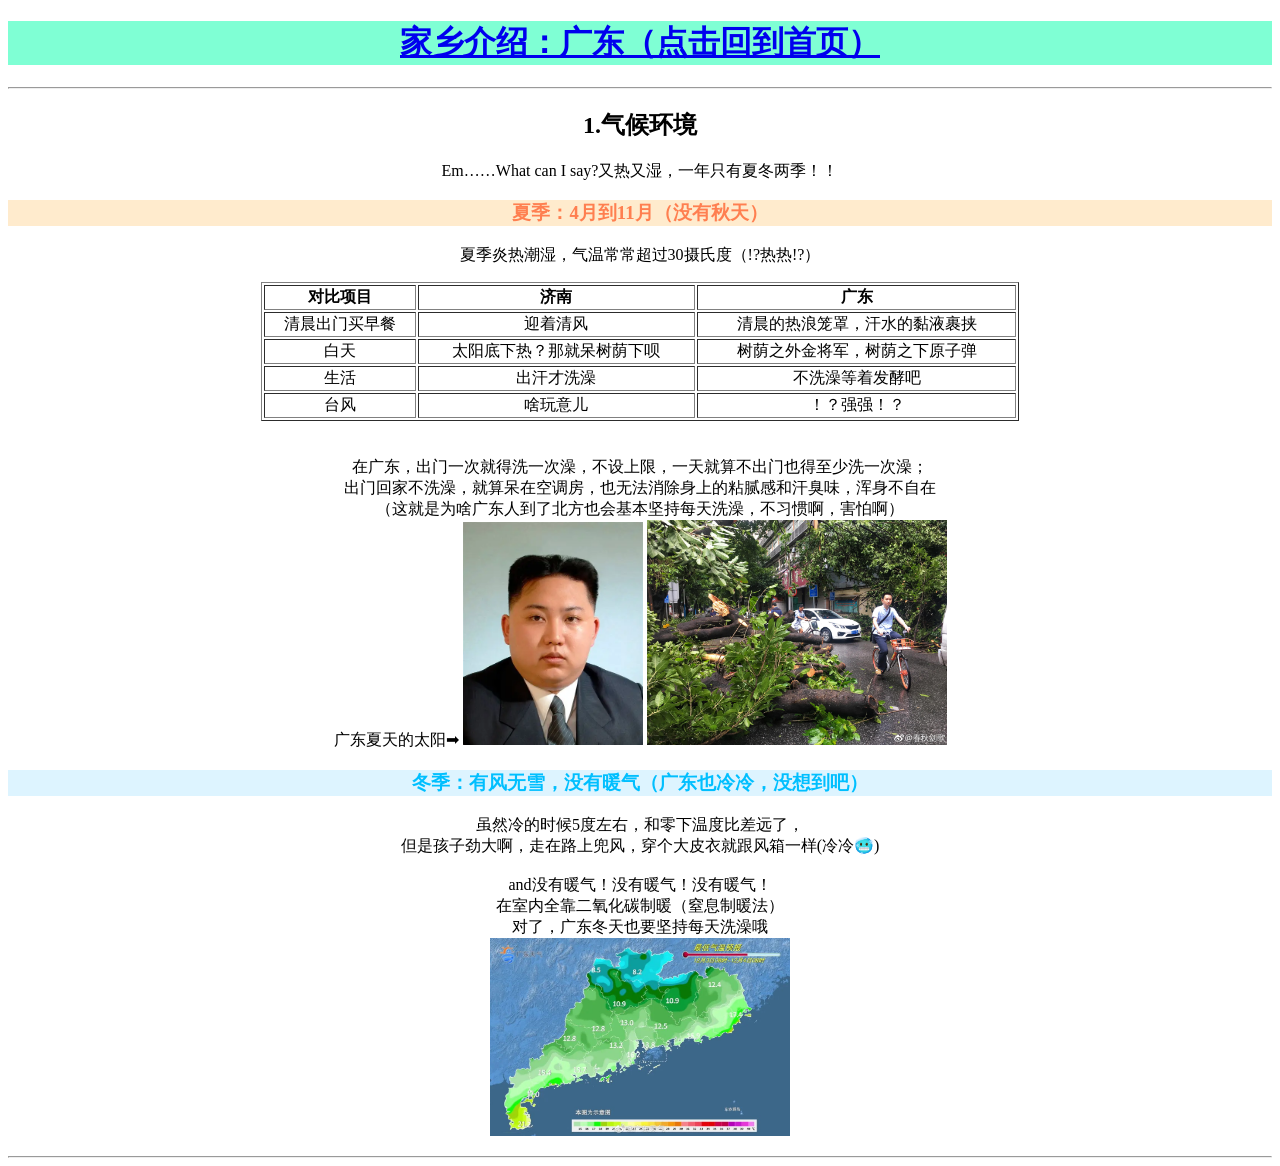
==== 1.climate.html @ e21f5397 "first commit" ====
<!DOCTYPE html>
<html lang="en">
<head>
    <link rel="stylesheet" href="style.css">
    <meta charset="UTF-8">
    <meta name="viewport" content="width=device-width, initial-scale=1.0">
    <title>Document</title>
</head>
<body>
    <div style="background-color: aquamarine;">
        <a href="index.html"><h1>家乡介绍：广东（点击回到首页）</h1></a>
    </div>
    <hr>

    <h2>1.气候环境</h2>
    <p>
        Em……What can I say?又热又湿，一年只有夏冬两季！！
        <h3><div style="color: coral;background-color: blanchedalmond;">夏季：4月到11月（没有秋天）</div></h3>
        <p>
            夏季炎热潮湿，气温常常超过30摄氏度（!?热热!?）
            <table border="1">
                <tr>
                    <th>对比项目</th>
                    <th>济南</th>
                    <th>广东</th>
                </tr>
                <tr>
                    <td>清晨出门买早餐</td>
                    <td>迎着清风</td>
                    <td>清晨的热浪笼罩，汗水的黏液裹挟</td>
                </tr>
                <tr>
                    <td>白天</td>
                    <td>太阳底下热？那就呆树荫下呗</td>
                    <td>树荫之外金将军，树荫之下原子弹</td>
                </tr>
                <tr>
                    <td>生活</td>
                    <td>出汗才洗澡</td>
                    <td>不洗澡等着发酵吧</td>
                </tr>
                <tr>
                    <td>台风</td>
                    <td>啥玩意儿</td>
                    <td>！？强强！？</td>
                </tr>
            </table>
            <br><br>
            在广东，出门一次就得洗一次澡，不设上限，一天就算不出门也得至少洗一次澡；<br>
            出门回家不洗澡，就算呆在空调房，也无法消除身上的粘腻感和汗臭味，浑身不自在<br>
            （这就是为啥广东人到了北方也会基本坚持每天洗澡，不习惯啊，害怕啊）<br>
            广东夏天的太阳➡
            <img src="photo/1/king.webp" width="180">
            <img src="photo/1/taifeng.jpg" width="300">
        </p>
        <h3><div style="color: deepskyblue;background-color: rgb(221, 244, 255);">冬季：有风无雪，没有暖气（广东也冷冷，没想到吧）</div></h3>
        <p>
            虽然冷的时候5度左右，和零下温度比差远了，<br>
            但是孩子劲大啊，走在路上兜风，穿个大皮衣就跟风箱一样(冷冷🥶)<br><br>

            and没有暖气！没有暖气！没有暖气！<br>
            在室内全靠二氧化碳制暖（窒息制暖法）<br>
            对了，广东冬天也要坚持每天洗澡哦<br>
            <img src="photo/1/weather.jpg" width="300">
        </p>
    </p>
    <hr>
</body>
</html>
---- style.css ----
.part-title{
    background-color:rgb(198, 198, 198);
    font-size: larger;
}

.list-title{
    background-color: rgb(138, 209, 32);
    font-size: larger;
}

.list-title2{
    background-color: rgb(255, 208, 138);
    font-size: larger;
}

body {
  text-align: center;
}

table {
    width: 60%;
    margin: 0 auto;
}
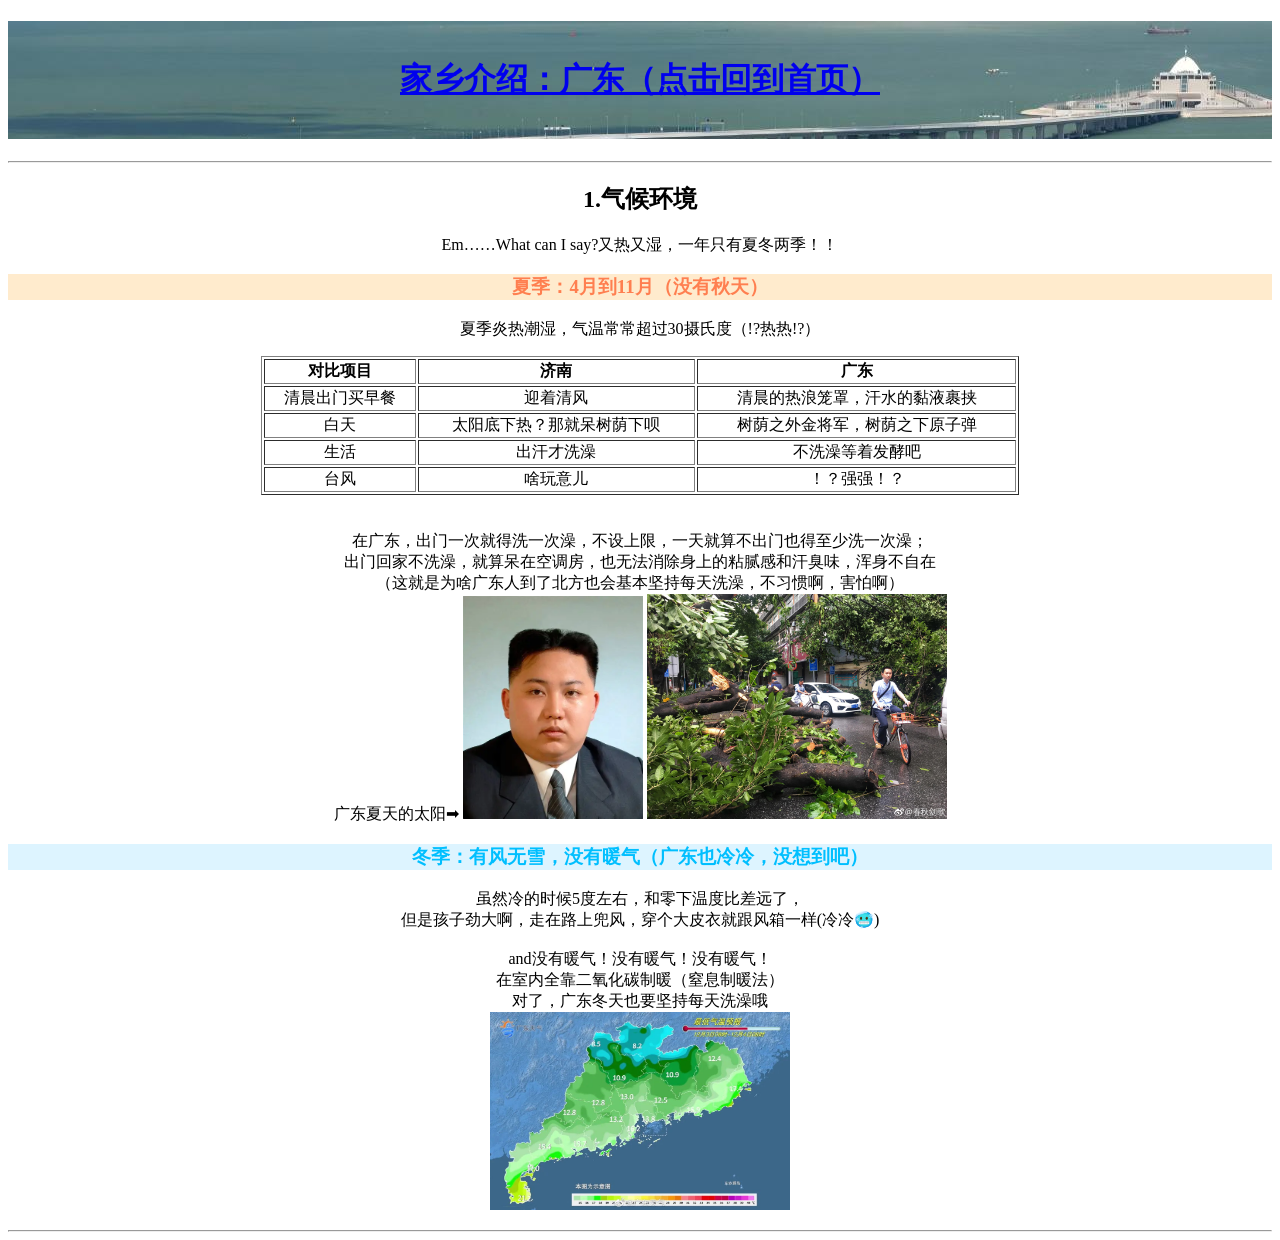
==== commit 27f1b6d3: "nothing" ====
--- a/1.climate.html
+++ b/1.climate.html
@@ -7,9 +7,10 @@
     <title>Document</title>
 </head>
 <body>
-    <div style="background-color: aquamarine;">
-        <a href="index.html"><h1>家乡介绍：广东（点击回到首页）</h1></a>
+    <div style="background-image:url(photo/main/bridge1.jpg);color:aliceblue;">
+        <a href="index.html"><h1><br>家乡介绍：广东（点击回到首页）<br><br></h1></a>
     </div>
+    
     <hr>
 
     <h2>1.气候环境</h2>
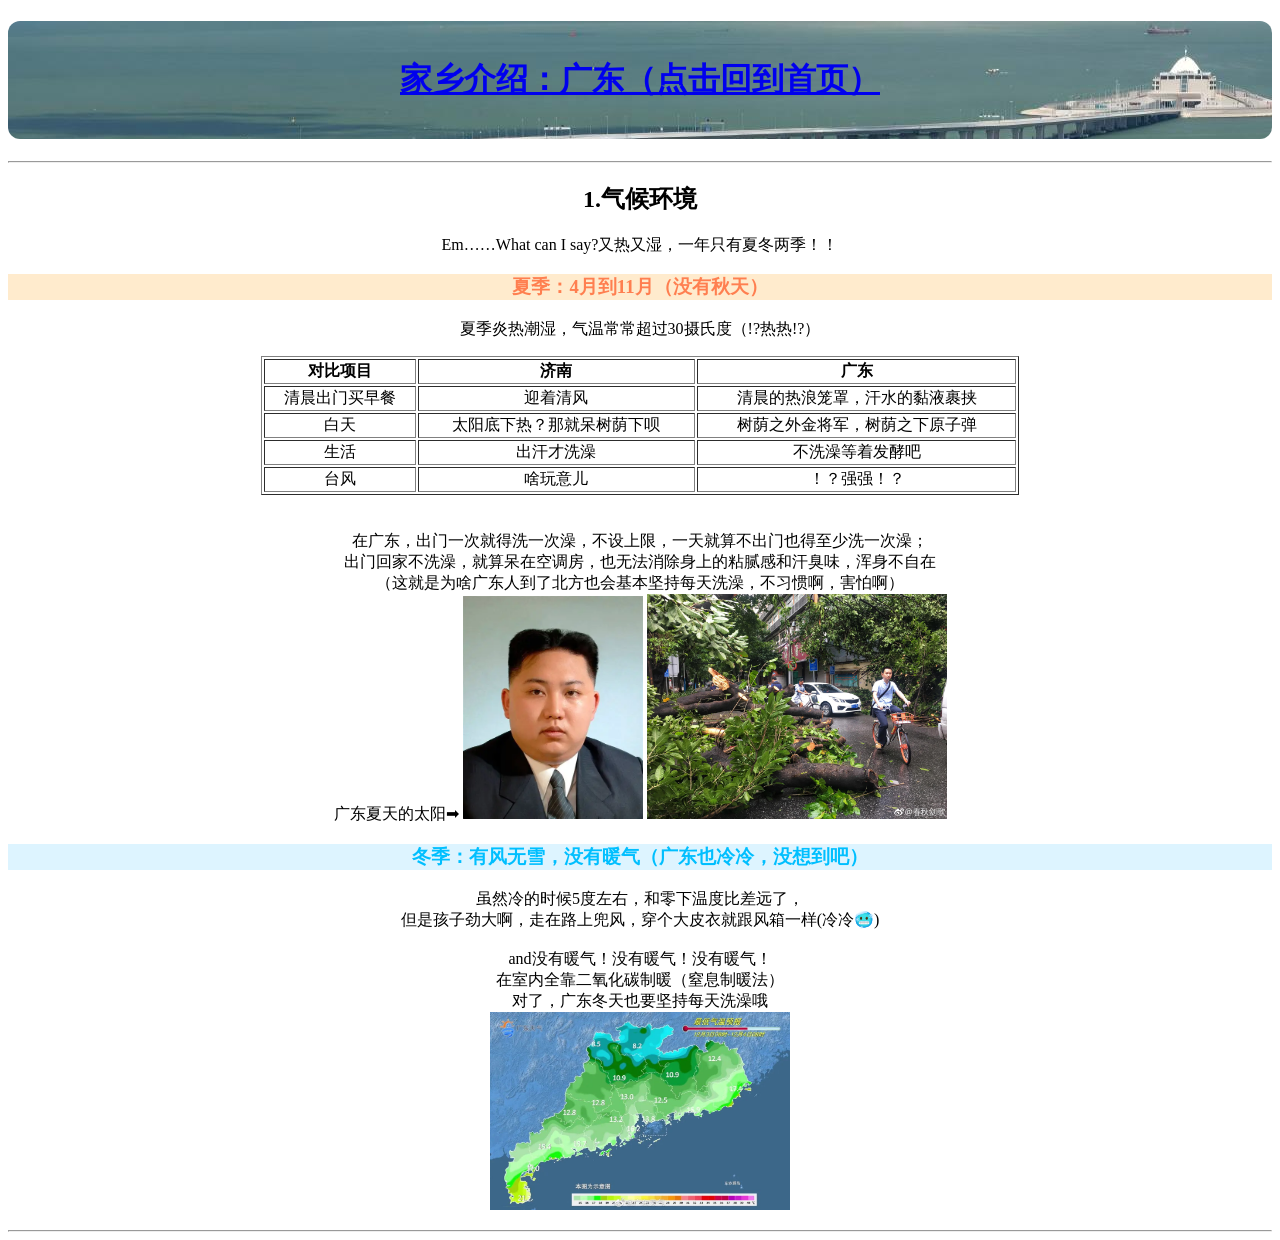
==== commit caf53823: "nothing" ====
--- a/1.climate.html
+++ b/1.climate.html
@@ -7,7 +7,7 @@
     <title>Document</title>
 </head>
 <body>
-    <div style="background-image:url(photo/main/bridge1.jpg);color:aliceblue;">
+    <div class="page-head">
         <a href="index.html"><h1><br>家乡介绍：广东（点击回到首页）<br><br></h1></a>
     </div>
     
--- a/style.css
+++ b/style.css
@@ -13,6 +13,12 @@
     font-size: larger;
 }
 
+.page-head{
+    background-image:url(photo/main/bridge1.jpg);
+    color:aliceblue;
+    border-radius: 12px;
+}
+
 body {
   text-align: center;
 }
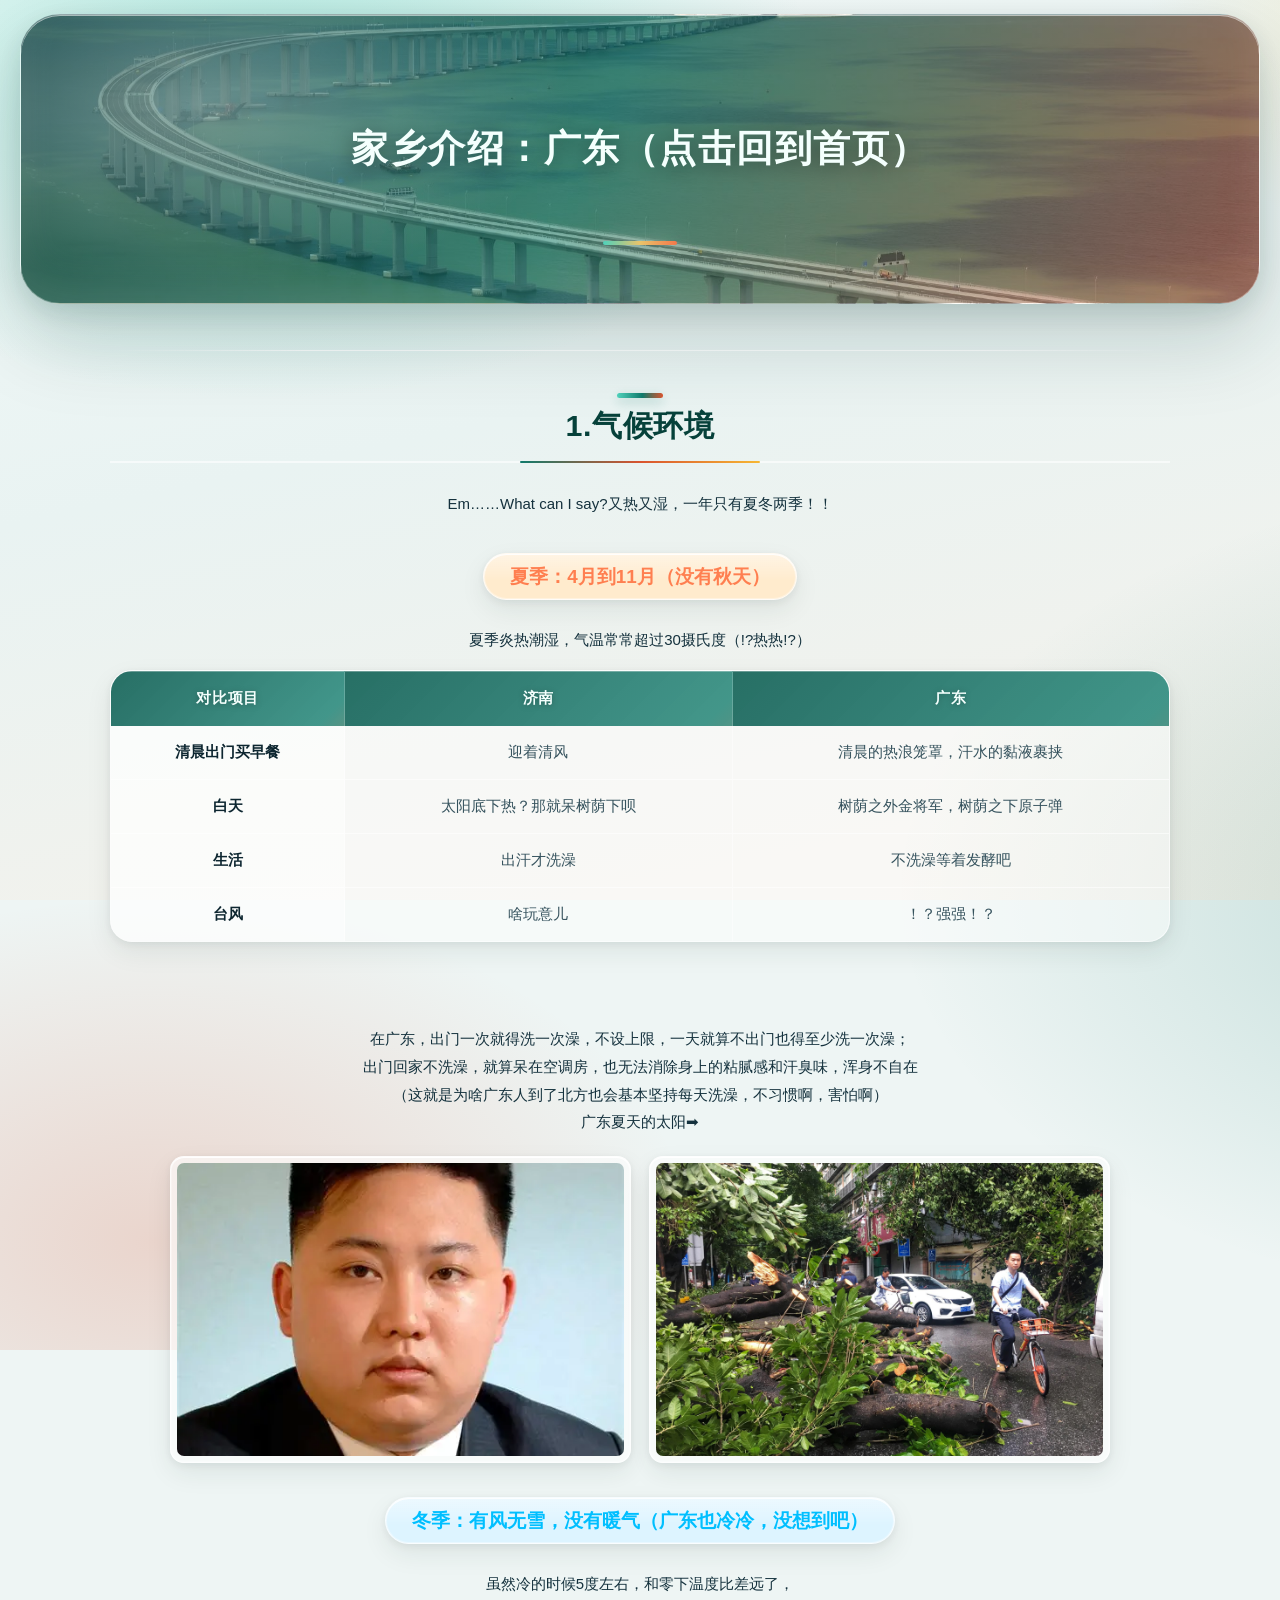
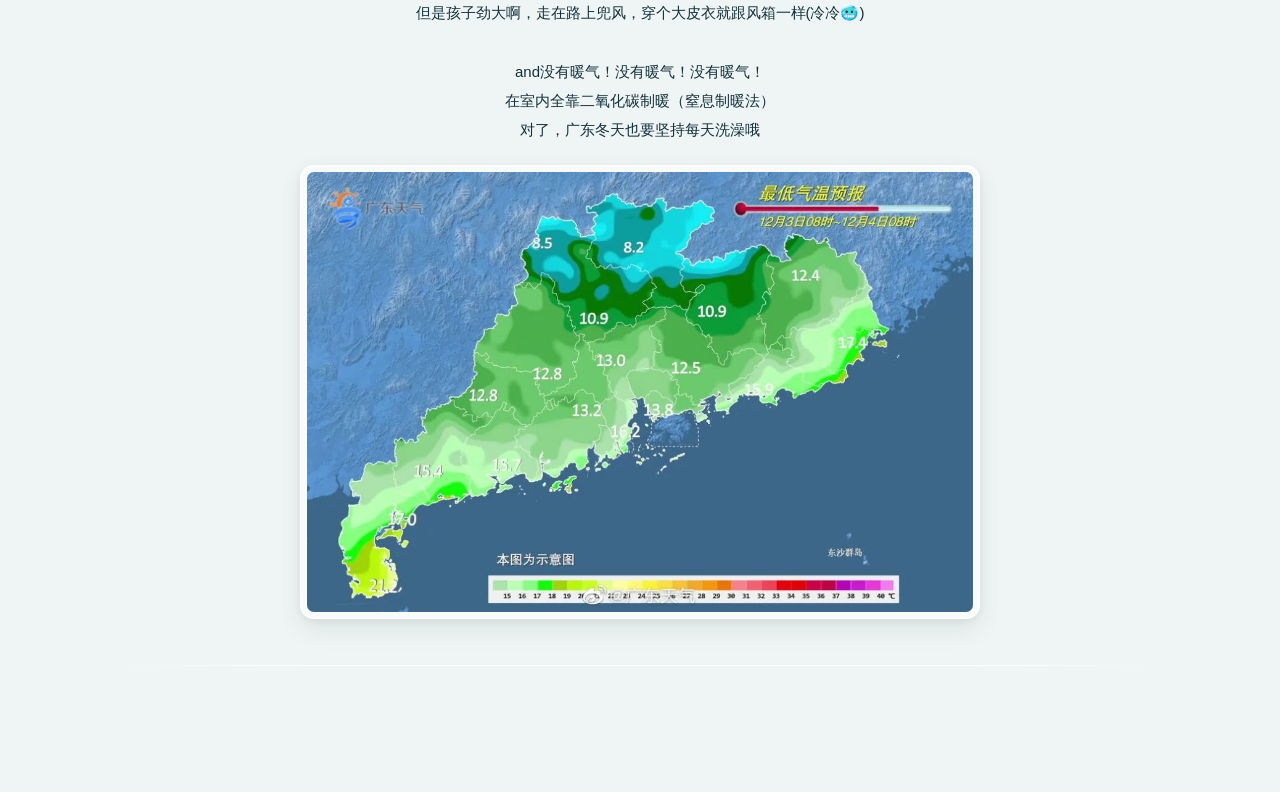
==== commit c3ffcc64: "AIassist" ====
--- a/1.climate.html
+++ b/1.climate.html
@@ -7,19 +7,19 @@
     <title>Document</title>
 </head>
 <body>
-    <div class="page-head">
+    <div class="page-head" style="overflow:hidden;">
         <a href="index.html"><h1><br>家乡介绍：广东（点击回到首页）<br><br></h1></a>
     </div>
     
     <hr>
 
-    <h2>1.气候环境</h2>
-    <p>
+    <h2 data-reveal="left">1.气候环境</h2>
+    <p data-reveal>
         Em……What can I say?又热又湿，一年只有夏冬两季！！
-        <h3><div style="color: coral;background-color: blanchedalmond;">夏季：4月到11月（没有秋天）</div></h3>
-        <p>
+        <h3 data-reveal="zoom"><div style="color: coral;background-color: blanchedalmond;">夏季：4月到11月（没有秋天）</div></h3>
+        <p data-reveal>
             夏季炎热潮湿，气温常常超过30摄氏度（!?热热!?）
-            <table border="1">
+            <table border="1" data-reveal>
                 <tr>
                     <th>对比项目</th>
                     <th>济南</th>
@@ -51,20 +51,94 @@
             出门回家不洗澡，就算呆在空调房，也无法消除身上的粘腻感和汗臭味，浑身不自在<br>
             （这就是为啥广东人到了北方也会基本坚持每天洗澡，不习惯啊，害怕啊）<br>
             广东夏天的太阳➡
-            <img src="photo/1/king.webp" width="180">
-            <img src="photo/1/taifeng.jpg" width="300">
+            
+ 
+                       <div class="media" data-reveal>
+                            <img data-reveal="zoom" style="--reveal-delay:0ms" src="photo/1/king.webp" width="180">
+                            <img data-reveal="zoom" style="--reveal-delay:110ms" src="photo/1/taifeng.jpg" width="300">
+                        </div>
         </p>
-        <h3><div style="color: deepskyblue;background-color: rgb(221, 244, 255);">冬季：有风无雪，没有暖气（广东也冷冷，没想到吧）</div></h3>
-        <p>
+        <h3 data-reveal="zoom"><div style="color: deepskyblue;background-color: rgb(221, 244, 255);">冬季：有风无雪，没有暖气（广东也冷冷，没想到吧）</div></h3>
+        <p data-reveal>
             虽然冷的时候5度左右，和零下温度比差远了，<br>
             但是孩子劲大啊，走在路上兜风，穿个大皮衣就跟风箱一样(冷冷🥶)<br><br>
 
             and没有暖气！没有暖气！没有暖气！<br>
             在室内全靠二氧化碳制暖（窒息制暖法）<br>
-            对了，广东冬天也要坚持每天洗澡哦<br>
-            <img src="photo/1/weather.jpg" width="300">
+            对了，广东冬天也要坚持每天洗澡哦
+            
+ 
+                       <div class="media" data-reveal>
+                            <img data-reveal="zoom" src="photo/1/weather.jpg" width="300">
+                        </div>
         </p>
     </p>
     <hr>
+<script>
+    (function () {
+        var d = document.documentElement;
+        d.classList.add('js-ready');
+
+        function setup() {
+            var items = Array.prototype.slice.call(document.querySelectorAll('[data-reveal]'));
+
+            if (!('IntersectionObserver' in window)) {
+                items.forEach(function (el) { el.classList.add('is-in'); });
+                return;
+            }
+
+            var io = new IntersectionObserver(function (entries) {
+                entries.forEach(function (entry) {
+                    if (entry.isIntersecting) {
+                        entry.target.classList.add('is-in');
+                        io.unobserve(entry.target);
+                    }
+                });
+            }, { threshold: 0.08, rootMargin: '0px 0px -8% 0px' });
+
+            items.forEach(function (el) { io.observe(el); });
+        }
+
+        // 顶部阅读进度条
+        function progress() {
+            var bar = document.createElement('div');
+            bar.className = 'read-progress';
+            bar.setAttribute('aria-hidden', 'true');
+            document.body.appendChild(bar);
+
+            var ticking = false;
+
+            function update() {
+                ticking = false;
+                var doc = document.documentElement;
+                var max = doc.scrollHeight - window.innerHeight;
+                var p = max > 0 ? Math.min(1, Math.max(0, window.pageYOffset / max)) : 0;
+                bar.style.setProperty('--p', p.toFixed(4));
+            }
+
+            function onScroll() {
+                if (!ticking) {
+                    ticking = true;
+                    window.requestAnimationFrame(update);
+                }
+            }
+
+            window.addEventListener('scroll', onScroll, { passive: true });
+            window.addEventListener('resize', onScroll);
+            update();
+        }
+
+        function boot() {
+            setup();
+            progress();
+        }
+
+        if (document.readyState === 'loading') {
+            document.addEventListener('DOMContentLoaded', boot);
+        } else {
+            boot();
+        }
+    })();
+    </script>
 </body>
 </html>
--- a/style.css
+++ b/style.css
@@ -1,29 +1,1070 @@
-.part-title{
-    background-color:rgb(198, 198, 198);
-    font-size: larger;
-}
-
-.list-title{
-    background-color: rgb(138, 209, 32);
-    font-size: larger;
-}
-
-.list-title2{
-    background-color: rgb(255, 208, 138);
-    font-size: larger;
-}
-
-.page-head{
-    background-image:url(photo/main/bridge1.jpg);
-    color:aliceblue;
-    border-radius: 12px;
+@charset "UTF-8";
+
+/* ==========================================================================
+   家乡介绍：广东 · 视觉与动效层
+   --------------------------------------------------------------------------
+   本文件只负责“表现层”：配色、排版、布局、过渡与动画。
+   页面中的全部文字信息、图片与视频资源均未做任何改动。
+   ========================================================================== */
+
+/* --------------------------------------------------------------------------
+   1. 设计变量
+   -------------------------------------------------------------------------- */
+:root {
+    /* 主色调：岭南青绿 + 木棉暖橙 */
+    --jade-900: #06413a;
+    --jade-800: #0a5b50;
+    --jade-600: #0f7a6b;
+    --jade-300: #4fd1bb;
+    --coral-700: #b3452b;
+    --coral-600: #d9542f;
+    --coral-400: #f4784a;
+    --amber-400: #f7b733;
+    --gold-400: #e9c46a;
+
+    /* 中性色：正文统一用一个偏墨绿的深色，避免有的段落灰、有的段落黑 */
+    --ink: #0d2630;
+    --ink-body: #14313d;
+    --ink-soft: #35525d;
+    --ink-muted: #5f7883;
+    --line: rgba(255, 255, 255, .58);
+    --line-strong: rgba(255, 255, 255, .78);
+
+    /* ---- 液态玻璃（Liquid Glass）参数 ----------------------------------
+       玻璃 = 半透明底色 + 背景模糊与饱和 + 1px 亮边框 + 内高光 + 外投影
+       --glass-*   玻璃底色（越白越亮，透明度越低越“实”）
+       --glass-blur 背景模糊半径；--glass-sat 背景饱和度
+       --edge-*    边缘高光，模拟玻璃厚度对光线的折射
+       -------------------------------------------------------------------- */
+    --glass: rgba(255, 255, 255, .48);
+    --glass-strong: rgba(255, 255, 255, .66);
+    --glass-soft: rgba(255, 255, 255, .30);
+    --glass-tint: rgba(255, 255, 255, .16);
+    --glass-blur: 22px;
+    --glass-sat: 185%;
+    --edge-hi: inset 0 1px 0 rgba(255, 255, 255, .85);
+    --edge-lo: inset 0 -1px 0 rgba(255, 255, 255, .30);
+    --edge-ring: inset 0 0 0 1px rgba(255, 255, 255, .34);
+
+    /* 兼容旧变量名（页面里多处引用，统一指向玻璃色） */
+    --surface: rgba(255, 255, 255, .55);
+    --surface-2: rgba(255, 255, 255, .40);
+    --surface-3: rgba(255, 255, 255, .62);
+
+    /* 页面底色：给玻璃提供可折射的内容，玻璃才有“厚度感” */
+    --page-bg: #eef5f4;
+
+    /* 阴影：玻璃用双层阴影（贴身的接触阴影 + 大范围扩散阴影）才显得悬浮 */
+    --shadow-xs: 0 1px 2px rgba(8, 48, 44, .07);
+    --shadow-sm: 0 2px 8px rgba(8, 48, 44, .07), 0 10px 26px rgba(8, 48, 44, .08);
+    --shadow-md: 0 4px 14px rgba(8, 48, 44, .09), 0 20px 46px rgba(8, 48, 44, .13);
+    --shadow-lg: 0 8px 26px rgba(8, 48, 44, .12), 0 36px 80px rgba(8, 48, 44, .18);
+    --glow-jade: 0 10px 30px rgba(15, 122, 107, .30);
+    --glow-coral: 0 10px 30px rgba(217, 84, 47, .28);
+
+    /* 圆角：玻璃要更圆润才像水滴 */
+    --r-xs: 10px;
+    --r-sm: 14px;
+    --r-md: 22px;
+    --r-lg: 30px;
+    --r-xl: 40px;
+
+    /* 动效曲线与时长 */
+    --ease-out: cubic-bezier(.22, .8, .28, 1);
+    --ease-soft: cubic-bezier(.4, 0, .2, 1);
+    --ease-spring: cubic-bezier(.34, 1.4, .5, 1);
+    --ease-fluid: cubic-bezier(.32, .72, 0, 1);
+    --t-fast: .18s;
+    --t-base: .35s;
+    --t-slow: .7s;
+}
+
+/* --------------------------------------------------------------------------
+   2. 基础与排版
+   -------------------------------------------------------------------------- */
+*,
+*::before,
+*::after {
+    box-sizing: border-box;
+}
+
+html {
+    scroll-behavior: smooth;
+    -webkit-text-size-adjust: 100%;
 }
 
 body {
-  text-align: center;
-}
-
+    margin: 0;
+    padding: 0 0 80px;
+    /* 全文统一居中（标题、正文、列表、卡片文字都继承这一条） */
+    text-align: center;
+    font-family: "PingFang SC", "HarmonyOS Sans SC", "Microsoft YaHei",
+        "Hiragino Sans GB", "Source Han Sans SC", "Noto Sans SC",
+        -apple-system, BlinkMacSystemFont, "Segoe UI", Roboto, Arial, sans-serif;
+    font-size: clamp(15px, 1.02vw, 17px);
+    line-height: 1.85;
+    color: var(--ink-body);
+    background-color: var(--page-bg);
+    /* 背景光斑：给玻璃提供“可被折射的内容”。玻璃之所以像玻璃，
+       靠的就是身后有颜色和明暗变化，纯白底上的玻璃是看不出来的 */
+    background-image:
+        radial-gradient(46% 38% at 14% 6%, rgba(79, 209, 187, .42), transparent 62%),
+        radial-gradient(40% 34% at 88% 2%, rgba(233, 196, 106, .40), transparent 60%),
+        radial-gradient(52% 44% at 78% 62%, rgba(15, 122, 107, .22), transparent 66%),
+        radial-gradient(44% 40% at 8% 92%, rgba(217, 84, 47, .20), transparent 64%),
+        linear-gradient(168deg, #f3faf9 0%, #e9f3f2 45%, #f6f1ea 100%);
+    background-attachment: fixed, fixed, fixed, fixed, fixed;
+    background-size: 150% 150%, 140% 140%, 160% 160%, 150% 150%, 100% 100%;
+    background-repeat: no-repeat;
+    overflow-x: hidden;
+    animation: page-in .8s var(--ease-out) both, bg-drift 34s var(--ease-soft) infinite alternate;
+}
+
+/* 背景光斑缓慢游动：玻璃后的景物在动，玻璃的通透感才活起来 */
+@keyframes bg-drift {
+    from { background-position: 0% 0%, 100% 0%, 100% 100%, 0% 100%, 0 0; }
+    to   { background-position: 6% 4%, 94% 6%, 92% 94%, 6% 92%, 0 0; }
+}
+
+@keyframes page-in {
+    from { opacity: 0; }
+    to   { opacity: 1; }
+}
+
+/* 正文容器：把直接子元素收在中轴线上。
+   注意 1：这里不要写 text-align，否则 :not() 的高优先级会压过标题与卡片的对齐设置，
+           统一交给 body 的 text-align: center 继承。
+   注意 2：必须排除 video —— 视频是 <body> 的直接子元素，
+           一旦被这条规则命中就会被强制拉宽到 1060px（width 属性失效、画面变形）。 */
+body > *:not(.page-head):not(.read-progress):not(script):not(video) {
+    width: min(1060px, calc(100% - 40px));
+    margin-left: auto;
+    margin-right: auto;
+}
+
+/* 段落：统一颜色与居中（不在这里写 text-align，避免重复且便于统一调整） */
+p {
+    margin: 0 auto 1.05em;
+    color: var(--ink-body);
+    line-height: 1.95;
+}
+
+/* 行内跳转链接 */
+a {
+    color: var(--jade-600);
+    font-weight: 600;
+    text-decoration: none;
+    border-bottom: 1px solid rgba(15, 122, 107, .30);
+    transition: color var(--t-fast) var(--ease-soft),
+        border-color var(--t-fast) var(--ease-soft);
+}
+
+a:hover {
+    color: var(--coral-600);
+    border-bottom-color: var(--coral-400);
+}
+
+a:focus-visible {
+    outline: 2px solid var(--jade-300);
+    outline-offset: 3px;
+    border-radius: 4px;
+}
+
+/* 标题 */
+h1, h2, h3, h4 {
+    line-height: 1.35;
+    margin: 0 0 .6em;
+    text-wrap: balance;
+    text-align: center;
+}
+
+/* 章节标题：文字居中，装饰与下划线贴合标题本身
+   用 display:table 才能让块级标题收缩到文字宽度（width:fit-content 对 h2 不生效） */
+h2 {
+    position: relative;
+    display: table;
+    max-width: 100%;
+    margin: 54px auto 26px;
+    padding: 0 4px 15px;
+    font-size: clamp(1.35rem, 2.5vw, 1.9rem);
+    font-weight: 800;
+    letter-spacing: .02em;
+    color: var(--jade-900);
+    text-align: center;
+    border-bottom: 2px solid var(--line);
+}
+
+/* 标题上方的渐变小条，居中放在标题正上方 */
+h2::before {
+    content: "";
+    position: absolute;
+    left: 50%;
+    transform: translateX(-50%);
+    top: -12px;
+    width: 46px;
+    height: 5px;
+    border-radius: 99px;
+    background: linear-gradient(90deg, var(--jade-300), var(--jade-600) 55%, var(--coral-600));
+    box-shadow: 0 4px 12px rgba(15, 122, 107, .30);
+    animation: bar-breathe 4.5s var(--ease-soft) infinite;
+}
+
+/* 下划线从中间向两侧展开 */
+h2::after {
+    content: "";
+    position: absolute;
+    left: 50%;
+    bottom: -2px;
+    width: min(240px, 70%);
+    height: 2px;
+    border-radius: 99px;
+    background: linear-gradient(90deg, var(--jade-600), var(--coral-600), var(--amber-400));
+    transform: translateX(-50%) scaleX(0);
+    transform-origin: center;
+    animation: rule-grow 1.1s var(--ease-out) .25s both;
+}
+
+@keyframes bar-breathe {
+    0%, 100% { transform: translateX(-50%) scaleY(1); opacity: 1; }
+    50%      { transform: translateX(-50%) scaleY(.72); opacity: .85; }
+}
+
+@keyframes rule-grow {
+    from { transform: translateX(-50%) scaleX(0); }
+    to   { transform: translateX(-50%) scaleX(1); }
+}
+
+/* 带内联配色的 h3 小徽标：做成一颗玻璃药丸 */
+h3 {
+    margin: 34px auto 18px;
+    font-size: clamp(1.02rem, 1.5vw, 1.18rem);
+    font-weight: 700;
+    text-align: center;
+}
+
+h3 > div {
+    position: relative;
+    overflow: hidden;
+    display: inline-block;
+    padding: 10px 26px;
+    border-radius: 999px;
+    border: 1px solid rgba(255, 255, 255, .74);
+    box-shadow: var(--shadow-sm), var(--edge-hi), var(--edge-ring);
+    background-image: linear-gradient(180deg, rgba(255, 255, 255, .48), rgba(255, 255, 255, 0) 60%);
+    backdrop-filter: blur(16px) saturate(190%);
+    -webkit-backdrop-filter: blur(16px) saturate(190%);
+    transition: transform var(--t-base) var(--ease-spring),
+        box-shadow var(--t-base) var(--ease-soft);
+}
+
+h3 > div:hover {
+    transform: translateY(-3px) scale(1.02);
+    box-shadow: var(--shadow-md), var(--edge-hi), var(--edge-ring);
+}
+
+hr {
+    width: min(1060px, calc(100% - 40px));
+    height: 1px;
+    margin: 46px auto;
+    border: 0;
+    background: linear-gradient(90deg, transparent, rgba(255, 255, 255, .85) 18%, rgba(255, 255, 255, .85) 82%, transparent);
+}
+
+/* --------------------------------------------------------------------------
+   3. 顶部横幅（page-head）—— 主要玻璃面板
+   -------------------------------------------------------------------------- */
+.page-head {
+    position: relative;
+    isolation: isolate;
+    overflow: hidden;
+    display: flex;
+    align-items: center;
+    justify-content: center;
+    min-height: 240px;
+    width: min(1240px, calc(100% - 28px));
+    margin: 14px auto 8px;
+    padding: 58px 24px;
+    border-radius: var(--r-xl);
+    background-image: linear-gradient(115deg, rgba(6, 65, 58, .72), rgba(15, 122, 107, .52) 46%, rgba(217, 84, 47, .50)), url(photo/main/bridge1.jpg);
+    background-size: cover, cover;
+    background-position: center, center 42%;
+    background-repeat: no-repeat, no-repeat;
+    /* 玻璃三件套：外投影让它浮起来，内侧高光模拟玻璃厚度，1px 亮边勾出轮廓 */
+    border: 1px solid rgba(255, 255, 255, .38);
+    box-shadow:
+        var(--shadow-lg),
+        inset 0 1px 0 rgba(255, 255, 255, .55),
+        inset 0 -18px 40px rgba(255, 255, 255, .10);
+    backdrop-filter: blur(14px) saturate(150%);
+    -webkit-backdrop-filter: blur(14px) saturate(150%);
+    animation: hero-zoom 1.6s var(--ease-out) both;
+    transition: transform var(--t-slow) var(--ease-fluid),
+        box-shadow var(--t-slow) var(--ease-soft);
+}
+
+/* 悬停：玻璃微微抬起并加大扩散阴影，像被指尖托起 */
+.page-head:hover {
+    transform: translateY(-4px);
+    box-shadow:
+        var(--shadow-lg),
+        0 46px 100px rgba(8, 48, 44, .20),
+        inset 0 1px 0 rgba(255, 255, 255, .68);
+}
+
+@keyframes hero-zoom {
+    from { background-size: cover, 112%; opacity: .4; }
+    to   { background-size: cover, 100%; opacity: 1; }
+}
+
+/* 缓慢流动的高光 + 一道斜向流动的高光带（液态感的关键） */
+.page-head::before,
+.page-head::after {
+    content: "";
+    position: absolute;
+    z-index: 0;
+    pointer-events: none;
+}
+
+.page-head::before {
+    inset: -30% -10%;
+    background: radial-gradient(40% 62% at 20% 38%, rgba(255, 255, 255, .34), transparent 64%);
+    animation: hero-breathe 9s var(--ease-soft) infinite alternate;
+}
+
+.page-head::after {
+    inset: -20% -40%;
+    background: linear-gradient(102deg,
+            transparent 38%,
+            rgba(255, 255, 255, .10) 45%,
+            rgba(255, 255, 255, .38) 50%,
+            rgba(255, 255, 255, .10) 55%,
+            transparent 62%);
+    transform: translateX(-60%);
+    animation: liquid-sheen 7.5s var(--ease-fluid) infinite;
+}
+
+/* 高光带缓慢从左扫到右，中途停一下，像液体表面被光扫过 */
+@keyframes liquid-sheen {
+    0%        { transform: translateX(-70%); opacity: 0; }
+    12%       { opacity: 1; }
+    55%       { transform: translateX(70%); opacity: 0; }
+    100%      { transform: translateX(70%); opacity: 0; }
+}
+
+@keyframes hero-breathe {
+    from { opacity: .45; transform: scale(.94); }
+    to   { opacity: 1; transform: scale(1.08); }
+}
+
+.page-head > a {
+    position: relative;
+    z-index: 1;
+    max-width: 100%;
+    border: 0;
+    color: inherit;
+}
+
+.page-head h1 {
+    margin: 0;
+    font-size: clamp(1.05rem, 2.9vw, 2.5rem);
+    font-weight: 800;
+    letter-spacing: .04em;
+    color: #f4fffd;
+    text-shadow: 0 4px 22px rgba(0, 0, 0, .42);
+    overflow-wrap: break-word;
+    transition: transform var(--t-base) var(--ease-spring), letter-spacing var(--t-base) var(--ease-soft);
+    animation: fade-up .9s var(--ease-out) .12s both;
+}
+
+.page-head a:hover h1 {
+    transform: translateY(-4px) scale(1.025);
+    letter-spacing: .07em;
+}
+
+.page-head h1::after {
+    content: "";
+    display: block;
+    width: 74px;
+    height: 4px;
+    margin: 18px auto 0;
+    border-radius: 99px;
+    background: linear-gradient(90deg, var(--jade-300), var(--gold-400), var(--coral-400));
+    box-shadow: 0 0 20px rgba(255, 255, 255, .5);
+    transition: width var(--t-slow) var(--ease-out);
+}
+
+.page-head a:hover h1::after {
+    width: 150px;
+}
+
+/* --------------------------------------------------------------------------
+   4. 首页导航表（.part-title）
+   -------------------------------------------------------------------------- */
 table {
-    width: 60%;
-    margin: 0 auto;
-}+    width: 100%;
+    margin: 0 auto 28px;
+    border-collapse: separate;
+    border-spacing: 0;
+    text-align: center;
+    background: var(--glass);
+    border: 1px solid var(--line);
+    border-radius: var(--r-md);
+    overflow: hidden;
+    box-shadow: var(--shadow-sm), var(--edge-hi);
+    backdrop-filter: blur(var(--glass-blur)) saturate(var(--glass-sat));
+    -webkit-backdrop-filter: blur(var(--glass-blur)) saturate(var(--glass-sat));
+}
+
+/* 兼容不支持 :has() 的旧浏览器：导航卡片仍然是胶囊样式 */
+table th.part-title {
+    padding: 24px 12px;
+    font-size: clamp(.95rem, 1.3vw, 1.1rem);
+    font-weight: 700;
+    color: var(--jade-900);
+    background: var(--glass-strong);
+    border: 1px solid var(--line);
+    border-radius: var(--r-md);
+    box-shadow: var(--shadow-sm), var(--edge-hi);
+}
+
+/* 首页的导航表：卡片式、可点击、悬停抬升 */
+table:has(.part-title) {
+    border: 0;
+    background: transparent;
+    box-shadow: none;
+    overflow: visible;
+}
+
+table:has(.part-title) tr {
+    display: grid;
+    grid-template-columns: repeat(5, minmax(0, 1fr));
+    gap: 16px;
+}
+
+table:has(.part-title) th {
+    display: block;
+}
+
+/* 导航卡片：一块厚玻璃。底色很淡，主要靠模糊 + 亮边 + 内高光成形 */
+.part-title {
+    position: relative;
+    overflow: hidden;
+    padding: 0;
+    font-size: clamp(.95rem, 1.3vw, 1.1rem);
+    background: var(--glass-strong);
+    border: 1px solid var(--line);
+    border-radius: var(--r-md);
+    box-shadow: var(--shadow-sm), var(--edge-hi), var(--edge-ring);
+    backdrop-filter: blur(var(--glass-blur)) saturate(var(--glass-sat));
+    -webkit-backdrop-filter: blur(var(--glass-blur)) saturate(var(--glass-sat));
+    transform-origin: center bottom;
+    transition: transform var(--t-base) var(--ease-spring),
+        box-shadow var(--t-base) var(--ease-soft),
+        border-color var(--t-base) var(--ease-soft),
+        background-color var(--t-base) var(--ease-soft);
+    animation: card-pop .7s var(--ease-spring) both;
+}
+
+/* 玻璃顶部的柔和高光：模拟光从上方打下来的光泽 */
+.part-title {
+    background-image: linear-gradient(180deg, rgba(255, 255, 255, .55), rgba(255, 255, 255, 0) 58%);
+    background-repeat: no-repeat;
+}
+
+.part-title:nth-child(1) { animation-delay: .10s; }
+.part-title:nth-child(2) { animation-delay: .18s; }
+.part-title:nth-child(3) { animation-delay: .26s; }
+.part-title:nth-child(4) { animation-delay: .34s; }
+.part-title:nth-child(5) { animation-delay: .42s; }
+
+@keyframes card-pop {
+    from { opacity: 0; transform: translateY(26px) scale(.94); }
+    to   { opacity: 1; transform: translateY(0) scale(1); }
+}
+
+.part-title > a {
+    display: block;
+    padding: 24px 12px;
+    color: var(--jade-900);
+    font-weight: 700;
+    border: 0;
+    transition: color var(--t-base) var(--ease-soft);
+}
+
+/* 顶部彩条：玻璃边缘的一抹彩色折射 */
+.part-title::before {
+    content: "";
+    position: absolute;
+    inset: 0 0 auto;
+    height: 4px;
+    border-radius: 99px 99px 0 0;
+    background: linear-gradient(90deg, var(--jade-300), var(--jade-600), var(--coral-400), var(--amber-400));
+    background-size: 220% 100%;
+    animation: flow-x 6s linear infinite;
+}
+
+/* 斜向扫过的高光：悬停时玻璃被光扫过，这是“液态”的主要来源 */
+.part-title::after {
+    content: "";
+    position: absolute;
+    inset: -30% -60%;
+    z-index: 0;
+    background: linear-gradient(102deg,
+            transparent 40%,
+            rgba(255, 255, 255, .30) 47%,
+            rgba(255, 255, 255, .78) 50%,
+            rgba(255, 255, 255, .30) 53%,
+            transparent 60%);
+    transform: translateX(-80%) skewX(-6deg);
+    opacity: 0;
+    transition: transform .85s var(--ease-fluid), opacity .5s var(--ease-soft);
+    pointer-events: none;
+}
+
+@keyframes flow-x {
+    from { background-position: 0% 0; }
+    to   { background-position: 220% 0; }
+}
+
+/* 悬停时从下往上填满的渐变层 */
+.part-title > a {
+    position: relative;
+    z-index: 1;
+}
+
+/* 悬停：玻璃加厚（底色更亮、模糊更强）并明显抬起 */
+.part-title:hover,
+.part-title:focus-within {
+    transform: translateY(-10px) scale(1.04);
+    border-color: rgba(255, 255, 255, .92);
+    background: rgba(255, 255, 255, .78);
+    backdrop-filter: blur(30px) saturate(210%);
+    -webkit-backdrop-filter: blur(30px) saturate(210%);
+    box-shadow:
+        var(--shadow-md),
+        var(--glow-jade),
+        inset 0 1px 0 rgba(255, 255, 255, .95),
+        inset 0 0 0 1px rgba(255, 255, 255, .45);
+}
+
+.part-title:hover::after,
+.part-title:focus-within::after {
+    transform: translateX(80%) skewX(-6deg);
+    opacity: 1;
+}
+
+.part-title:hover > a,
+.part-title:focus-within > a {
+    color: var(--jade-900);
+}
+
+/* 小屏导航改为单列堆叠 */
+@media (max-width: 820px) {
+    table:has(.part-title) tr {
+        grid-template-columns: repeat(2, minmax(0, 1fr));
+    }
+}
+
+@media (max-width: 520px) {
+    table:has(.part-title) tr {
+        grid-template-columns: 1fr;
+    }
+}
+
+/* --------------------------------------------------------------------------
+   5. 内容表格（气候对比等）
+   -------------------------------------------------------------------------- */
+table:not(:has(.part-title)) {
+    font-size: clamp(.86rem, 1.15vw, .98rem);
+    line-height: 1.7;
+    transition: transform var(--t-base) var(--ease-out), box-shadow var(--t-base) var(--ease-soft);
+}
+
+table:not(:has(.part-title)):hover {
+    transform: translateY(-4px);
+    box-shadow: var(--shadow-md), var(--edge-hi);
+}
+
+table:not(:has(.part-title)) th {
+    padding: 15px 16px;
+    color: #f4fffd;
+    font-weight: 700;
+    letter-spacing: .04em;
+    background: linear-gradient(135deg,
+            rgba(10, 91, 80, .88),
+            rgba(15, 122, 107, .78) 55%,
+            rgba(217, 84, 47, .74));
+    background-size: 180% 100%;
+    border: 0;
+    border-right: 1px solid rgba(255, 255, 255, .18);
+    box-shadow: inset 0 1px 0 rgba(255, 255, 255, .30);
+    text-shadow: 0 1px 6px rgba(0, 0, 0, .28);
+    animation: flow-x 9s linear infinite;
+}
+
+table:not(:has(.part-title)) th:last-child {
+    border-right: 0;
+}
+
+table:not(:has(.part-title)) td {
+    padding: 14px 16px;
+    color: var(--ink-soft);
+    border: 0;
+    border-bottom: 1px solid rgba(255, 255, 255, .55);
+    border-right: 1px solid rgba(255, 255, 255, .45);
+    transition: background-color var(--t-fast) var(--ease-soft), color var(--t-fast) var(--ease-soft);
+}
+
+table:not(:has(.part-title)) td:first-child {
+    color: var(--ink);
+    font-weight: 600;
+    background: rgba(255, 255, 255, .46);
+}
+
+table:not(:has(.part-title)) td:last-child {
+    border-right: 0;
+}
+
+table:not(:has(.part-title)) tr:last-child td {
+    border-bottom: 0;
+}
+
+table:not(:has(.part-title)) tbody tr:hover td,
+table:not(:has(.part-title)) tr:hover td {
+    background: rgba(79, 209, 187, .22);
+    color: var(--jade-900);
+}
+
+/* --------------------------------------------------------------------------
+   6. 列表与栏目标题（.list-title / .list-title2）
+   -------------------------------------------------------------------------- */
+ul {
+    margin: 0 auto 1.4em;
+    padding: 0;
+    list-style: none;
+}
+
+/* 列表项整体居中；条目内的说明文字保持左对齐，
+   这样多行文字有统一的起始位置，比逐行居中更好读 */
+li {
+    display: block;
+    width: fit-content;
+    max-width: 100%;
+    margin: 0 auto 22px;
+    text-align: left;
+    color: var(--ink-body);
+}
+
+/* 栏目标题条：一块带色玻璃。颜色保留原来绿/橙的区分，但改成半透明 + 模糊，
+   这样身后的背景会透上来，和整体玻璃语言统一 */
+li.list-title,
+li.list-title2 {
+    position: relative;
+    overflow: hidden;
+    display: table;
+    width: auto;
+    max-width: 100%;
+    margin: 0 auto 12px;
+    padding: 15px 30px 15px 24px;
+    font-size: clamp(1.02rem, 1.6vw, 1.2rem);
+    font-weight: 700;
+    line-height: 1.5;
+    text-align: center;
+    border-radius: var(--r-md);
+    box-shadow: var(--shadow-sm), var(--edge-hi), var(--edge-ring);
+    backdrop-filter: blur(16px) saturate(200%);
+    -webkit-backdrop-filter: blur(16px) saturate(200%);
+    cursor: default;
+    transition: transform var(--t-base) var(--ease-spring),
+        box-shadow var(--t-base) var(--ease-soft),
+        letter-spacing var(--t-base) var(--ease-soft),
+        filter var(--t-base) var(--ease-soft);
+}
+
+/* 空标题条（原文里有一条只有 <br> 的条目）：给个占位符，避免塌成一条细线 */
+li.list-title:empty::before,
+li.list-title2:empty::before {
+    content: "\00a0\00a0\00a0\00a0\00a0\00a0";
+}
+
+/* 条目内文字统一用正文色，不再出现“有的有颜色有的没有” */
+li p,
+li > p {
+    color: var(--ink-body);
+}
+
+/* 左侧竖向高光：模拟玻璃侧面折射出的亮边 */
+li.list-title::before,
+li.list-title2::before {
+    content: "";
+    position: absolute;
+    left: 0;
+    top: 0;
+    bottom: 0;
+    width: 6px;
+    border-radius: var(--r-md) 0 0 var(--r-md);
+    background: linear-gradient(180deg, rgba(255, 255, 255, .92), rgba(255, 255, 255, .42));
+}
+
+/* 缓慢扫过的高光 */
+li.list-title::after,
+li.list-title2::after {
+    content: "";
+    position: absolute;
+    top: 0;
+    bottom: 0;
+    left: -60%;
+    width: 45%;
+    background: linear-gradient(100deg, transparent, rgba(255, 255, 255, .70), transparent);
+    transform: skewX(-18deg);
+    animation: sheen 5.5s var(--ease-soft) infinite;
+    pointer-events: none;
+}
+
+@keyframes sheen {
+    0%        { left: -60%; }
+    35%, 100% { left: 130%; }
+}
+
+.list-title {
+    color: var(--jade-900);
+    background: linear-gradient(120deg,
+            rgba(217, 242, 168, .72),
+            rgba(169, 224, 106, .62) 55%,
+            rgba(127, 208, 74, .68));
+    border: 1px solid rgba(255, 255, 255, .70);
+}
+
+.list-title2 {
+    color: #6b3b12;
+    background: linear-gradient(120deg,
+            rgba(255, 227, 189, .74),
+            rgba(255, 203, 138, .64) 55%,
+            rgba(255, 184, 92, .70));
+    border: 1px solid rgba(255, 255, 255, .74);
+}
+
+li.list-title:hover,
+li.list-title2:hover {
+    transform: translateY(-4px);
+    letter-spacing: .015em;
+    filter: saturate(1.12) brightness(1.04);
+    box-shadow: var(--shadow-md), var(--edge-hi), var(--edge-ring);
+}
+
+/* --------------------------------------------------------------------------
+   7. 图片与视频
+   -------------------------------------------------------------------------- */
+img {
+    max-width: 100%;
+    height: auto;
+    margin: 0;
+    padding: 6px;
+    vertical-align: middle;
+    /* 图片是实心内容，不做模糊；只给玻璃感的亮边 + 投影 + 内侧顶边高光 */
+    background: rgba(255, 255, 255, .58);
+    border: 1px solid rgba(255, 255, 255, .70);
+    border-radius: var(--r-sm);
+    box-shadow: var(--shadow-sm),
+        inset 0 1px 0 rgba(255, 255, 255, .90),
+        inset 0 0 0 1px rgba(255, 255, 255, .28);
+    transition: transform .5s var(--ease-spring),
+        box-shadow .5s var(--ease-soft),
+        filter .5s var(--ease-soft);
+}
+
+/* 图片容器：把散在文字里的图片收进来，统一成规则网格，
+   解决“有的太大有的太小、有的挤在一起、有的紧跟文字不换行”的问题 */
+.media {
+    display: grid;
+    grid-template-columns: repeat(auto-fit, minmax(min(100%, 250px), 1fr));
+    gap: 18px;
+    align-items: center;
+    justify-items: center;
+    width: 100%;
+    max-width: 940px;
+    margin: 20px auto 26px;
+}
+
+/* 只有一张图时：适度放大、居中，并保留它本来的比例（不裁切） */
+.media:has(> img:only-of-type) {
+    grid-template-columns: minmax(0, 1fr);
+    max-width: 680px;
+}
+
+.media:has(> img:only-of-type) > img {
+    aspect-ratio: auto;
+}
+
+/* 首页宣传图：固定三列 = 两行三张 */
+.page-media {
+    grid-template-columns: repeat(3, minmax(0, 1fr));
+    max-width: 1000px;
+}
+
+/* 容器里所有图片统一尺寸，不再受各图 width 属性影响 */
+.media > img {
+    width: 100%;
+    height: auto;
+    aspect-ratio: 3 / 2;
+    object-fit: cover;
+    margin: 0;
+}
+
+/* 图片组后面的 <br> 交给容器负责换行，删掉多余的换行标签 */
+.media + br,
+.media:has(+ br) + br {
+    display: none;
+}
+
+/* 子项说明文字与标题条贴近，保持“一整块”的观感 */
+li > p {
+    margin-top: 0;
+    margin-bottom: 14px;
+}
+
+/* 含视频的容器不需要额外底边距（视频自带外边距） */
+li > p:has(> video) {
+    margin-bottom: 0;
+}
+
+img:hover {
+    transform: translateY(-9px) scale(1.035);
+    box-shadow: var(--shadow-lg), inset 0 1px 0 rgba(255, 255, 255, .95);
+    filter: saturate(1.12) contrast(1.03);
+    z-index: 2;
+}
+
+/* 外层 <p> 收缩到视频的原始宽度，让视频居中且不被拉伸
+   （如果视频外面包了容器，用这条；5.exceptional.html 里视频是 body 的直接子元素，
+     所以下面 video 的规则必须能独立工作） */
+p:has(> video) {
+    width: fit-content;
+    max-width: 100%;
+    margin: 8px auto 26px;
+}
+
+video {
+    display: block;
+    /* 实测注意事项（改动前请看）：
+       1) 只给 max-width:100% —— 让 <video> 保持 width 属性给出的原始尺寸，
+          窄屏时自动等比收缩；
+       2) 千万不要加 max-height！一旦同时存在 max-width 与 max-height，
+          Chromium 会把视频盒子撑满整栏（1060px）再去卡高度，画面被压变形，
+          竖屏视频尤其明显；
+       3) 也不要写 width:100% / max-width:800px，同样会把视频放大。 */
+    max-width: 100%;
+    height: auto;
+    object-fit: contain;
+    margin: 22px auto;
+    /* 注意：视频上不要加 backdrop-filter —— 它会把正在播放的画面也一起糊掉/压暗 */
+    background: rgba(255, 255, 255, .58);
+    border: 1px solid rgba(255, 255, 255, .72);
+    border-radius: var(--r-md);
+    box-shadow: var(--shadow-md), var(--edge-hi);
+    transition: transform var(--t-base) var(--ease-out), box-shadow var(--t-base) var(--ease-soft);
+}
+
+video:hover {
+    transform: scale(1.012);
+    box-shadow: var(--shadow-lg);
+}
+
+/* 视频行：让同一组里的视频并排放在一行；
+   一行放不下时由 flex 等比缩小，始终保持各自原始比例、不变形 */
+.video-row {
+    display: flex;
+    flex-wrap: nowrap;
+    justify-content: center;
+    align-items: center;
+    gap: 24px;
+    width: min(1060px, calc(100% - 40px));
+    margin: 26px auto;
+}
+
+.video-item {
+    flex: 0 1 auto;
+    min-width: 0;
+    display: flex;
+    align-items: center;
+    justify-content: center;
+}
+
+.video-item > video {
+    margin: 0;
+}
+
+/* --------------------------------------------------------------------------
+   8. 进入视口动画（由页面底部的小脚本添加 .is-in）
+   -------------------------------------------------------------------------- */
+html.js-ready [data-reveal] {
+    opacity: 0;
+    transform: translate3d(0, 26px, 0);
+    transition: opacity .7s var(--ease-out), transform .7s var(--ease-out);
+    transition-delay: var(--reveal-delay, 0ms);
+    will-change: opacity, transform;
+}
+
+html.js-ready [data-reveal].is-in {
+    opacity: 1;
+    transform: translate3d(0, 0, 0);
+}
+
+/* data-reveal="left" / "right"：左右滑入 */
+html.js-ready [data-reveal="left"] {
+    transform: translate3d(-34px, 0, 0);
+}
+
+html.js-ready [data-reveal="right"] {
+    transform: translate3d(34px, 0, 0);
+}
+
+html.js-ready [data-reveal="zoom"] {
+    transform: scale(.9);
+}
+
+/* 用于表格等“悬停自带位移”的元素：只淡入 + 轻微模糊，避免覆盖 hover 效果 */
+html.js-ready [data-reveal="fade"] {
+    transform: none;
+    filter: blur(6px);
+    transition: opacity .7s var(--ease-out), filter .7s var(--ease-out);
+    transition-delay: var(--reveal-delay, 0ms);
+}
+
+html.js-ready [data-reveal="fade"].is-in {
+    filter: blur(0);
+}
+
+html.js-ready [data-reveal].is-in {
+    transform: none;
+}
+
+@keyframes fade-up {
+    from { opacity: 0; transform: translateY(26px); }
+    to   { opacity: 1; transform: translateY(0); }
+}
+
+/* --------------------------------------------------------------------------
+   9. 顶部阅读进度条
+   -------------------------------------------------------------------------- */
+.read-progress {
+    position: fixed;
+    top: 0;
+    left: 0;
+    width: 100%;
+    height: 4px;
+    z-index: 999;
+    transform: scaleX(var(--p, 0));
+    transform-origin: 0 50%;
+    background: linear-gradient(90deg, var(--jade-300), var(--jade-600) 42%, var(--gold-400) 72%, var(--coral-600));
+    box-shadow: 0 0 14px rgba(15, 122, 107, .45);
+    transition: transform .12s linear;
+    pointer-events: none;
+}
+
+/* --------------------------------------------------------------------------
+   10. 响应式
+   -------------------------------------------------------------------------- */
+@media (max-width: 900px) {
+    .page-head {
+        min-height: 200px;
+        padding: 44px 20px;
+        border-radius: 0 0 var(--r-lg) var(--r-lg);
+    }
+
+    h2 {
+        margin-top: 42px;
+    }
+
+    /* 图片容器：小屏适当缩小间距与最小列宽 */
+    .media {
+        gap: 14px;
+        grid-template-columns: repeat(auto-fit, minmax(min(100%, 200px), 1fr));
+    }
+
+    .media > img {
+        padding: 5px;
+    }
+
+    .page-media {
+        grid-template-columns: repeat(3, minmax(0, 1fr));
+    }
+
+    li.list-title,
+    li.list-title2 {
+        padding: 13px 20px 13px 18px;
+    }
+}
+
+@media (max-width: 700px) {
+    /* 窄屏下首页宣传图改为两列，避免三列太挤 */
+    .page-media {
+        grid-template-columns: repeat(2, minmax(0, 1fr));
+    }
+
+    /* 手机屏太窄，两个视频并排会小到看不清，改为上下排列 */
+    .video-row {
+        flex-wrap: wrap;
+        gap: 16px;
+    }
+
+    .video-item {
+        flex: 1 1 100%;
+    }
+}
+
+@media (max-width: 560px) {
+    body {
+        padding-bottom: 56px;
+    }
+
+    body > *:not(.page-head):not(.read-progress):not(script):not(video) {
+        width: calc(100% - 28px);
+    }
+
+    .page-head {
+        min-height: 168px;
+        padding: 32px 14px;
+    }
+
+    .page-head h1 {
+        font-size: 1.05rem;
+        letter-spacing: .02em;
+    }
+
+    hr {
+        width: calc(100% - 28px);
+        margin: 34px auto;
+    }
+
+    li.list-title::after,
+    li.list-title2::after {
+        animation: none;
+    }
+}
+
+/* --------------------------------------------------------------------------
+   11. 无障碍：尊重“减弱动态效果”的系统设置
+   -------------------------------------------------------------------------- */
+@media (prefers-reduced-motion: reduce) {
+    html {
+        scroll-behavior: auto;
+    }
+
+    *,
+    *::before,
+    *::after {
+        animation-duration: .001ms !important;
+        animation-iteration-count: 1 !important;
+        transition-duration: .001ms !important;
+    }
+
+    html.js-ready [data-reveal] {
+        opacity: 1;
+        transform: none;
+    }
+
+    .read-progress {
+        transition: none;
+    }
+}
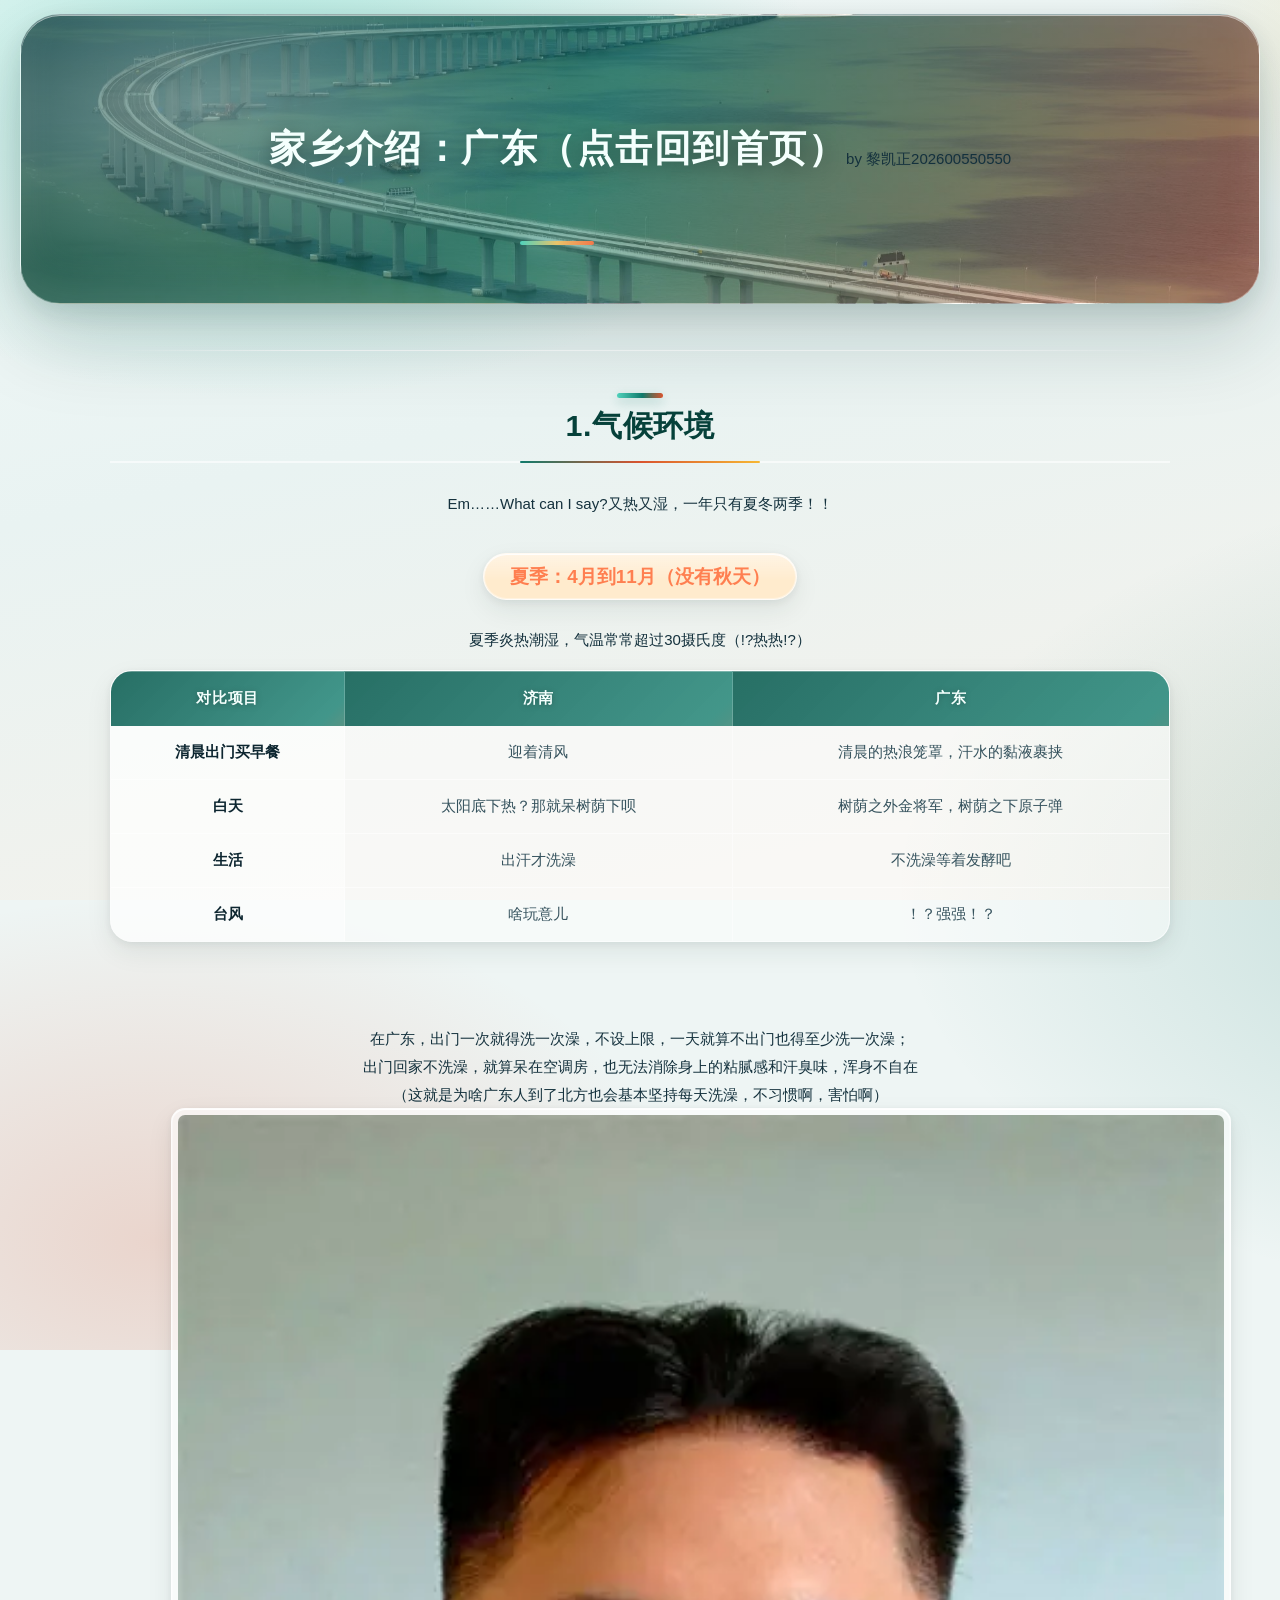
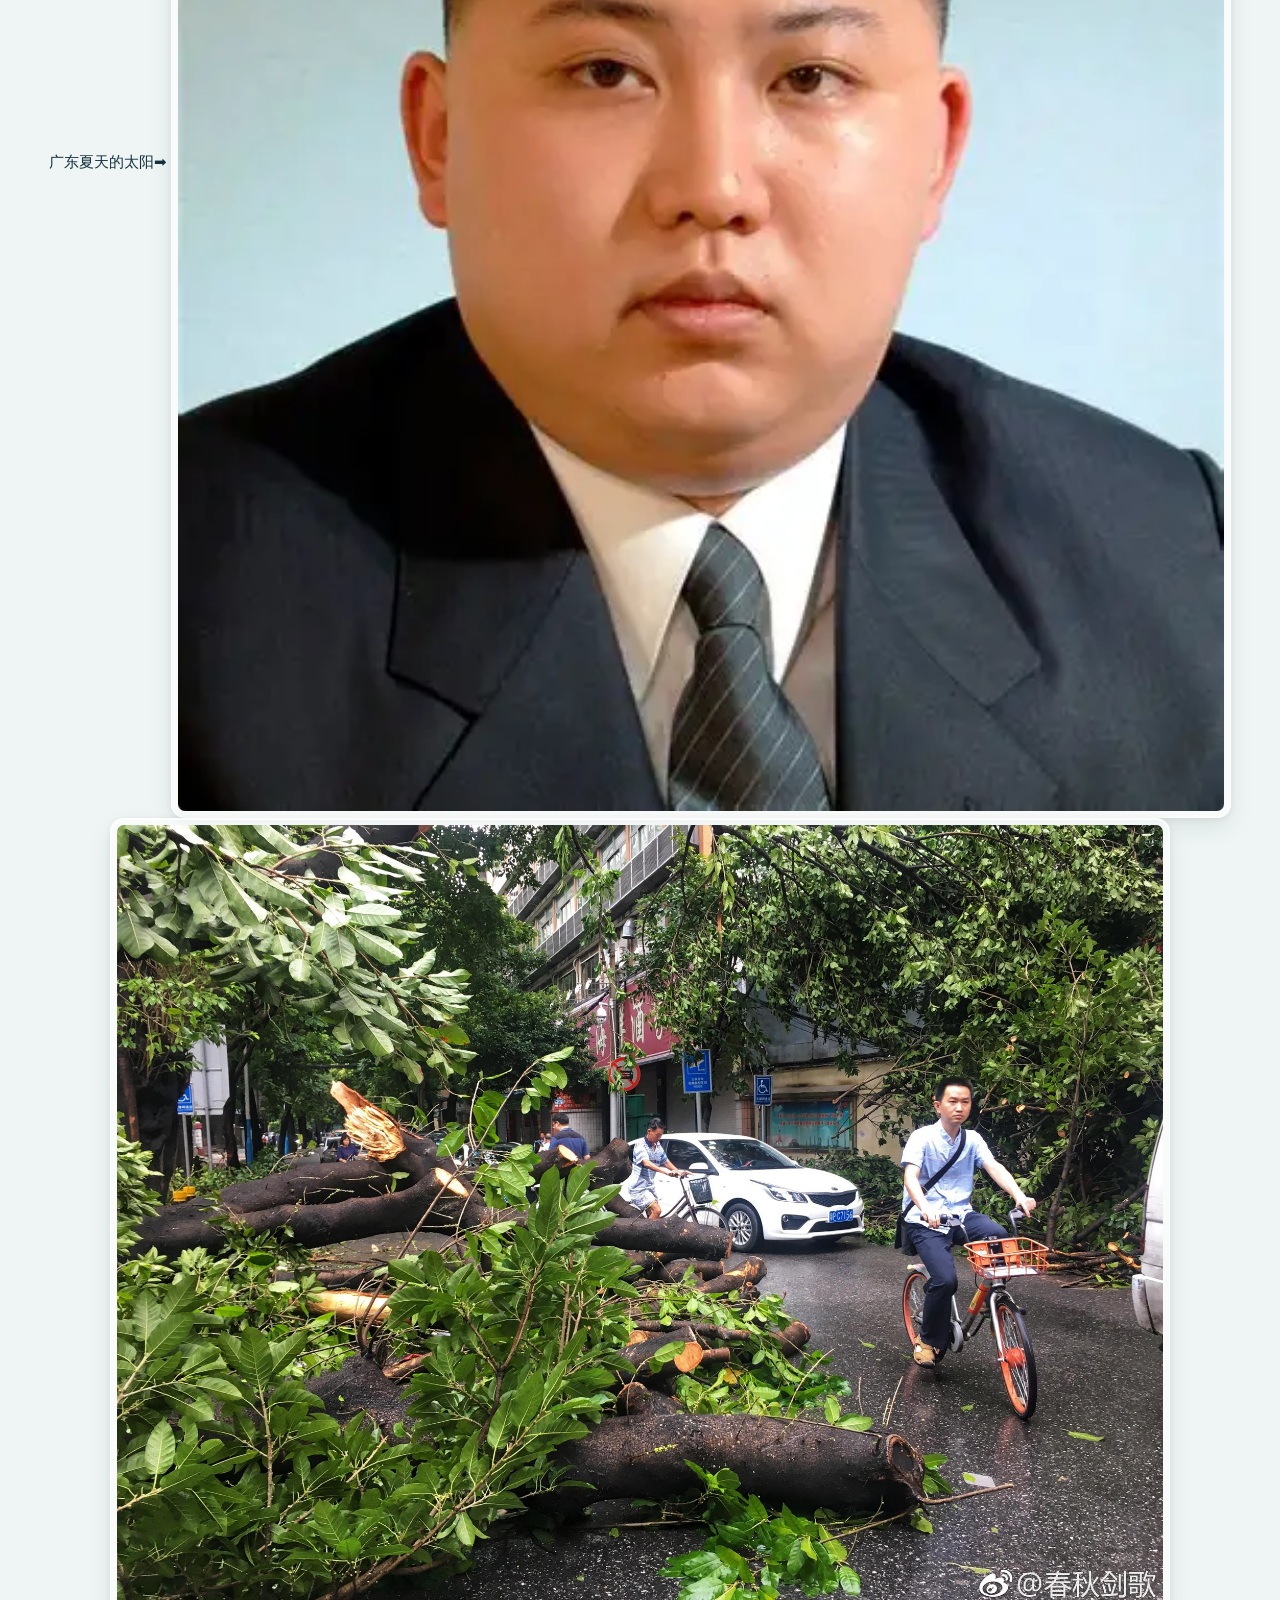
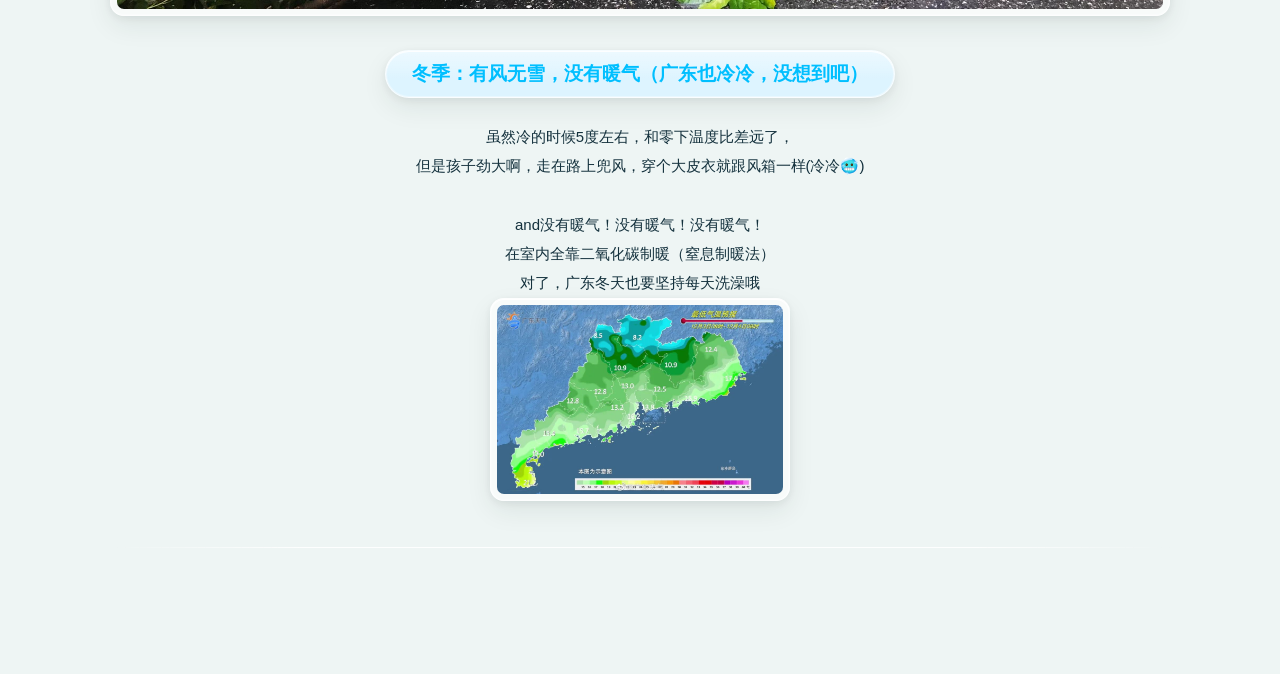
==== commit aeb5342b: "name" ====
--- a/1.climate.html
+++ b/1.climate.html
@@ -7,19 +7,20 @@
     <title>Document</title>
 </head>
 <body>
-    <div class="page-head" style="overflow:hidden;">
+    <div class="page-head">
         <a href="index.html"><h1><br>家乡介绍：广东（点击回到首页）<br><br></h1></a>
+        by 黎凯正202600550550
     </div>
     
     <hr>
 
-    <h2 data-reveal="left">1.气候环境</h2>
-    <p data-reveal>
+    <h2>1.气候环境</h2>
+    <p>
         Em……What can I say?又热又湿，一年只有夏冬两季！！
-        <h3 data-reveal="zoom"><div style="color: coral;background-color: blanchedalmond;">夏季：4月到11月（没有秋天）</div></h3>
-        <p data-reveal>
+        <h3><div style="color: coral;background-color: blanchedalmond;">夏季：4月到11月（没有秋天）</div></h3>
+        <p>
             夏季炎热潮湿，气温常常超过30摄氏度（!?热热!?）
-            <table border="1" data-reveal>
+            <table border="1">
                 <tr>
                     <th>对比项目</th>
                     <th>济南</th>
@@ -51,94 +52,20 @@
             出门回家不洗澡，就算呆在空调房，也无法消除身上的粘腻感和汗臭味，浑身不自在<br>
             （这就是为啥广东人到了北方也会基本坚持每天洗澡，不习惯啊，害怕啊）<br>
             广东夏天的太阳➡
-            
- 
-                       <div class="media" data-reveal>
-                            <img data-reveal="zoom" style="--reveal-delay:0ms" src="photo/1/king.webp" width="180">
-                            <img data-reveal="zoom" style="--reveal-delay:110ms" src="photo/1/taifeng.jpg" width="300">
-                        </div>
+            <img src="photo/1/king.webp" width="180">
+            <img src="photo/1/taifeng.jpg" width="300">
         </p>
-        <h3 data-reveal="zoom"><div style="color: deepskyblue;background-color: rgb(221, 244, 255);">冬季：有风无雪，没有暖气（广东也冷冷，没想到吧）</div></h3>
-        <p data-reveal>
+        <h3><div style="color: deepskyblue;background-color: rgb(221, 244, 255);">冬季：有风无雪，没有暖气（广东也冷冷，没想到吧）</div></h3>
+        <p>
             虽然冷的时候5度左右，和零下温度比差远了，<br>
             但是孩子劲大啊，走在路上兜风，穿个大皮衣就跟风箱一样(冷冷🥶)<br><br>
 
             and没有暖气！没有暖气！没有暖气！<br>
             在室内全靠二氧化碳制暖（窒息制暖法）<br>
-            对了，广东冬天也要坚持每天洗澡哦
-            
- 
-                       <div class="media" data-reveal>
-                            <img data-reveal="zoom" src="photo/1/weather.jpg" width="300">
-                        </div>
+            对了，广东冬天也要坚持每天洗澡哦<br>
+            <img src="photo/1/weather.jpg" width="300">
         </p>
     </p>
     <hr>
-<script>
-    (function () {
-        var d = document.documentElement;
-        d.classList.add('js-ready');
-
-        function setup() {
-            var items = Array.prototype.slice.call(document.querySelectorAll('[data-reveal]'));
-
-            if (!('IntersectionObserver' in window)) {
-                items.forEach(function (el) { el.classList.add('is-in'); });
-                return;
-            }
-
-            var io = new IntersectionObserver(function (entries) {
-                entries.forEach(function (entry) {
-                    if (entry.isIntersecting) {
-                        entry.target.classList.add('is-in');
-                        io.unobserve(entry.target);
-                    }
-                });
-            }, { threshold: 0.08, rootMargin: '0px 0px -8% 0px' });
-
-            items.forEach(function (el) { io.observe(el); });
-        }
-
-        // 顶部阅读进度条
-        function progress() {
-            var bar = document.createElement('div');
-            bar.className = 'read-progress';
-            bar.setAttribute('aria-hidden', 'true');
-            document.body.appendChild(bar);
-
-            var ticking = false;
-
-            function update() {
-                ticking = false;
-                var doc = document.documentElement;
-                var max = doc.scrollHeight - window.innerHeight;
-                var p = max > 0 ? Math.min(1, Math.max(0, window.pageYOffset / max)) : 0;
-                bar.style.setProperty('--p', p.toFixed(4));
-            }
-
-            function onScroll() {
-                if (!ticking) {
-                    ticking = true;
-                    window.requestAnimationFrame(update);
-                }
-            }
-
-            window.addEventListener('scroll', onScroll, { passive: true });
-            window.addEventListener('resize', onScroll);
-            update();
-        }
-
-        function boot() {
-            setup();
-            progress();
-        }
-
-        if (document.readyState === 'loading') {
-            document.addEventListener('DOMContentLoaded', boot);
-        } else {
-            boot();
-        }
-    })();
-    </script>
 </body>
 </html>
